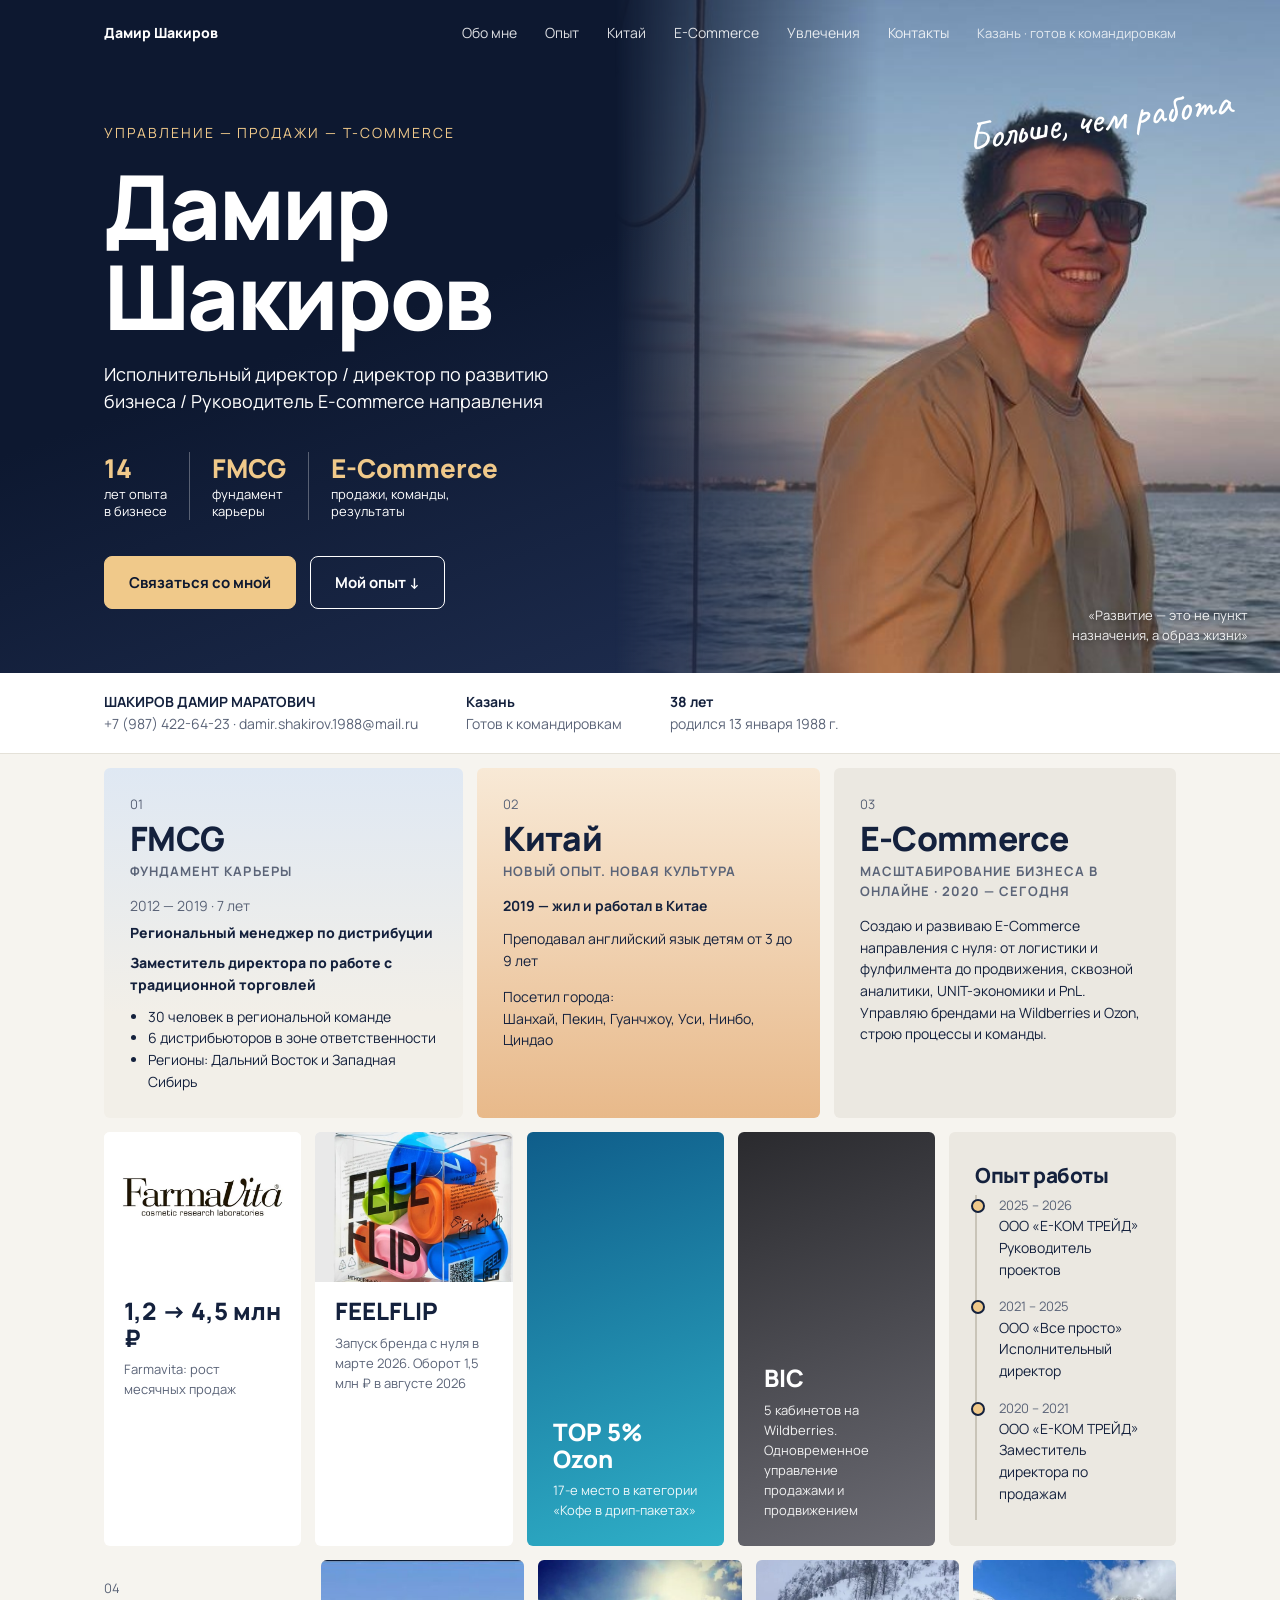
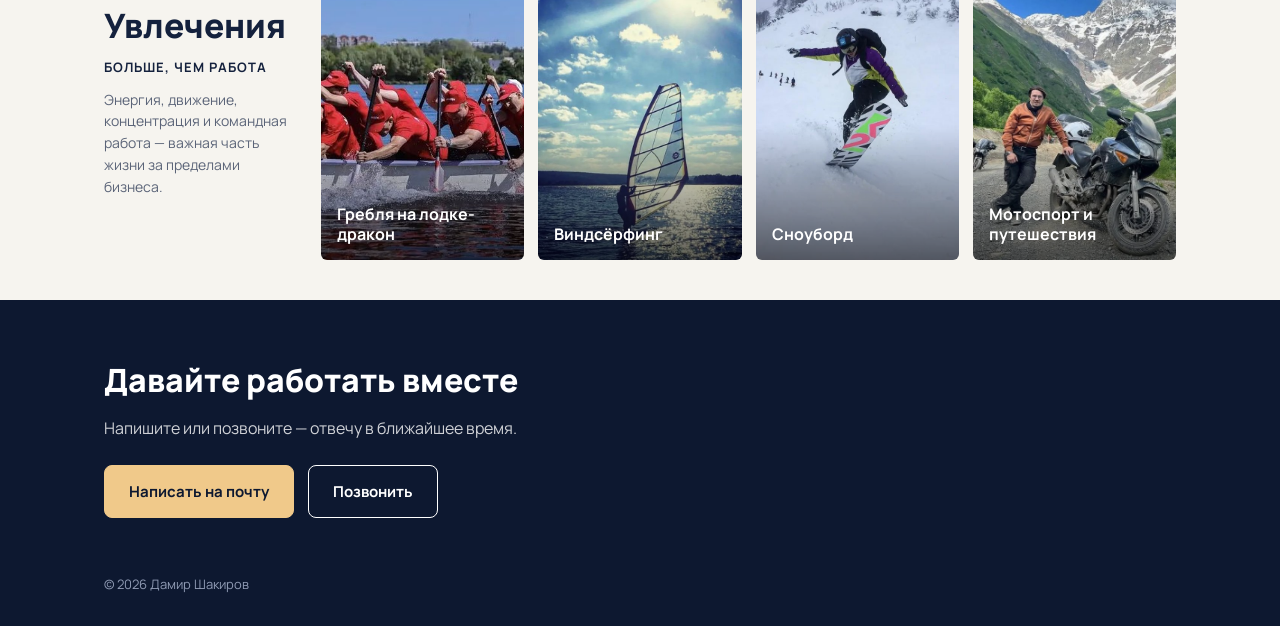
==== index.html @ 59c07786 "Add files via upload" ====
<!DOCTYPE html>
<html lang="ru">
<head>
<meta charset="UTF-8">
<meta name="viewport" content="width=device-width, initial-scale=1">
<title>Дамир Шакиров — управление, продажи, E-commerce</title>
<meta name="description" content="Дамир Шакиров: исполнительный директор, руководитель E-commerce направления. 14 лет опыта в FMCG и онлайн-продажах. Казань.">
<link rel="preconnect" href="https://fonts.googleapis.com">
<link rel="preconnect" href="https://fonts.gstatic.com" crossorigin>
<link href="https://fonts.googleapis.com/css2?family=Manrope:wght@400;500;700;800&family=Caveat:wght@500&display=swap" rel="stylesheet">
<style>
  :root { --navy:#0d1830; --sand:#f0c98a; --paper:#f6f4ef; --card:#ebe8e1; --ink:#14213d; --muted:#5b6478; }
  * { box-sizing:border-box; margin:0; }
  html { scroll-behavior:smooth; }
  body { background:var(--paper); color:var(--ink); font:16px/1.55 Manrope,system-ui,-apple-system,"Segoe UI",sans-serif; }
  a { color:inherit; }
  a:focus-visible,button:focus-visible { outline:3px solid var(--sand); outline-offset:3px; }
  .wrap { max-width:1120px; margin:0 auto; padding:0 24px; }

  /* 1. Главный блок */
  .hero { position:relative; min-height:640px; color:#fff; overflow:hidden; background:linear-gradient(160deg,#0d1830 40%,#24345a); }
  .hero .wrap { position:relative; z-index:1; }
  .hero-photo { position:absolute; top:0; right:0; bottom:0; width:52%; background:url(img/photo.jpg) center 12%/cover no-repeat;
    -webkit-mask-image:linear-gradient(to right,transparent,#000 40%); mask-image:linear-gradient(to right,transparent,#000 40%); }
  nav { display:flex; gap:28px; align-items:center; padding:22px 0; font-size:14px; }
  nav b { margin-right:auto; font-weight:800; }
  nav a { text-decoration:none; opacity:.85; } nav a:hover { opacity:1; }
  nav .city { font-size:13px; opacity:.8; }
  .hero-body { padding:56px 0 64px; max-width:640px; }
  .tag { color:var(--sand); letter-spacing:.14em; font-size:14px; text-transform:uppercase; }
  h1 { font-size:clamp(3rem,9vw,5.6rem); line-height:1; font-weight:800; letter-spacing:-.03em; margin:18px 0 20px; }
  .lead { font-size:18px; max-width:46ch; }
  .stats { display:flex; flex-wrap:wrap; gap:0; margin:36px 0; }
  .stats div { padding:0 22px; border-left:1px solid rgba(255,255,255,.3); font-size:13px; line-height:1.3; }
  .stats div:first-child { padding-left:0; border:0; }
  .stats strong { display:block; font-size:26px; font-weight:800; color:var(--sand); }
  .btns { display:flex; flex-wrap:wrap; gap:14px; }
  .btn { display:inline-block; padding:14px 24px; border-radius:8px; font-weight:700; font-size:15px; text-decoration:none; border:1.5px solid #fff; color:#fff; }
  .btn.main { background:var(--sand); border-color:var(--sand); color:var(--navy); }
  .btn:hover { transform:translateY(-2px); }
  .btn { transition:transform .15s; }
  .quote { z-index:1; text-shadow:0 1px 6px rgba(0,0,0,.6); position:absolute; right:32px; bottom:28px; max-width:230px; text-align:right; font-size:13px; opacity:.9; }
  .script { z-index:1; position:absolute; right:48px; top:15%; font:500 2.4rem/1 Caveat,cursive; transform:rotate(-8deg); color:#fff; }

  /* Полоса с данными */
  .facts { background:#fff; border-bottom:1px solid #e4e1d8; }
  .facts .wrap { display:flex; flex-wrap:wrap; gap:16px 48px; padding-top:18px; padding-bottom:18px; font-size:14px; }
  .facts b { display:block; }
  .facts span { color:var(--muted); }

  /* Карточки */
  .grid { display:grid; gap:14px; }
  .top { grid-template-columns:1.05fr 1fr 1fr; margin-top:14px; }
  .card { background:var(--card); border-radius:6px; padding:26px; position:relative; overflow:hidden; }
  .card .n { font-size:13px; color:var(--muted); }
  .card h2 { font-size:2.1rem; font-weight:800; letter-spacing:-.02em; line-height:1.1; margin:6px 0 4px; }
  .card h3 { font-size:13px; letter-spacing:.08em; text-transform:uppercase; color:var(--muted); margin-bottom:14px; font-weight:700; }
  .card ul { padding-left:18px; margin-top:10px; font-size:14px; }
  .card p { font-size:14px; }
  .years { color:var(--muted); font-size:14px; margin:14px 0 6px; }
  .role { font-weight:800; }
  .mountain { background:linear-gradient(180deg,#dfe8f3,#f2efe8 70%); }
  .china { background:linear-gradient(180deg,#f8e9d6,#e8b98a); }
  .cities { font-size:14px; margin-top:8px; }

  .mid { grid-template-columns:repeat(4,1fr) 1.15fr; margin-top:14px; }
  .brand { min-height:260px; display:flex; flex-direction:column; justify-content:flex-end; color:#fff; }
  .brand strong { font-size:1.5rem; font-weight:800; line-height:1.1; }
  .brand span { font-size:13px; opacity:.92; margin-top:8px; }
  .brand.pic { background:#fff; color:var(--ink); padding:0; justify-content:flex-start; }
  .brand.pic .im { height:150px; background:#e9e9e9; }
  .brand.pic .im img { display:block; width:100%; height:100%; object-fit:cover; object-position:center 30%; }
  .brand.pic .im.logo { background:#fff; }
  .brand.pic .im.logo img { object-fit:contain; padding:24px 16px; }
  .brand.pic .txt { padding:16px 20px 20px; display:flex; flex-direction:column; }
  .brand.pic span { color:var(--muted); opacity:1; }
  .b3 { background:linear-gradient(160deg,#0f5d8a,#2fb0c8); }
  .b4 { background:linear-gradient(160deg,#2a2a2e,#6b6b73); }
  .big { font-size:1.9rem; }
  .timeline { list-style:none; padding:0!important; margin:8px 0 0!important; }
  .timeline li { padding:0 0 16px 22px; border-left:2px solid #c9c4b8; position:relative; font-size:14px; }
  .timeline li::before { content:""; position:absolute; left:-6px; top:4px; width:10px; height:10px; border-radius:50%; background:var(--sand); border:2px solid var(--ink); }
  .timeline em { display:block; font-style:normal; color:var(--muted); font-size:13px; }

  /* Увлечения */
  .hobby { grid-template-columns:1fr repeat(4,1fr); margin:14px 0; align-items:stretch; }
  .hobby .intro { padding:18px 8px 0 0; }
  .hobby .intro .btn { color:var(--ink); border-color:var(--ink); margin-top:18px; }
  .tile { min-height:300px; border-radius:6px; display:flex; align-items:flex-end; padding:16px; color:#fff; font-weight:700; line-height:1.25;
    background:linear-gradient(transparent 55%,rgba(0,0,0,.6)), var(--img,none) var(--pos,center)/cover, var(--fb); }

  /* Контакты */
  .contacts { background:var(--navy); color:#fff; margin-top:40px; padding:56px 0; }
  .contacts h2 { font-size:2rem; font-weight:800; margin-bottom:10px; }
  .contacts p { opacity:.8; margin-bottom:24px; }
  footer { background:var(--navy); color:#8f9ab3; font-size:13px; padding:0 0 32px; }

  @media (max-width:900px) {
    .top,.mid,.hobby { grid-template-columns:1fr 1fr; }
    .hobby .intro { grid-column:1/-1; }
    nav a { display:none; }
    .script,.quote { display:none; }
    .hero-photo { width:100%; opacity:.4; -webkit-mask-image:none; mask-image:none; }
  }
  @media (max-width:560px) {
    .top,.mid,.hobby { grid-template-columns:1fr; }
    .stats div { padding:0 14px; }
  }
  @media (prefers-reduced-motion:reduce) { html { scroll-behavior:auto; } .btn { transition:none; } }
</style>
</head>
<body>

<!-- БЛОК 1: стартовая карточка. Ваше фото: img/photo.jpg -->
<header class="hero">
  <div class="hero-photo" role="img" aria-label="Дамир Шакиров"></div>
  <div class="wrap">
    <nav>
      <b>Дамир Шакиров</b>
      <a href="#about">Обо мне</a><a href="#fmcg">Опыт</a><a href="#china">Китай</a>
      <a href="#ecom">E-Commerce</a><a href="#hobby">Увлечения</a><a href="#contacts">Контакты</a>
      <span class="city">Казань · готов к командировкам</span>
    </nav>
    <div class="hero-body">
      <p class="tag">Управление — Продажи — T-Commerce</p>
      <h1>Дамир Шакиров</h1>
      <p class="lead">Исполнительный директор / директор по развитию бизнеса / Руководитель E-commerce направления</p>
      <div class="stats">
        <div><strong>14</strong>лет опыта<br>в бизнесе</div>
        <div><strong>FMCG</strong>фундамент<br>карьеры</div>
        <div><strong>E-Commerce</strong>продажи, команды,<br>результаты</div>
      </div>
      <div class="btns">
        <a class="btn main" href="#contacts">Связаться со мной</a>
        <a class="btn" href="#fmcg">Мой опыт ↓</a>
      </div>
    </div>
  </div>
  <span class="script">Больше, чем работа</span>
  <p class="quote">«Развитие — это не пункт назначения, а образ жизни»</p>
</header>

<section class="facts" id="about">
  <div class="wrap">
    <div><b>ШАКИРОВ ДАМИР МАРАТОВИЧ</b><span>+7 (987) 422-64-23 · damir.shakirov.1988@mail.ru</span></div>
    <div><b>Казань</b><span>Готов к командировкам</span></div>
    <div><b>38 лет</b><span>родился 13 января 1988 г.</span></div>
  </div>
</section>

<main class="wrap">
  <div class="grid top">
    <!-- БЛОК 2 -->
    <article class="card mountain" id="fmcg">
      <p class="n">01</p>
      <h2>FMCG</h2>
      <h3>Фундамент карьеры</h3>
      <p class="years">2012 — 2019 · 7 лет</p>
      <p class="role">Региональный менеджер по дистрибуции</p>
      <p class="role" style="margin-top:8px">Заместитель директора по работе с традиционной торговлей</p>
      <ul>
        <li>30 человек в региональной команде</li>
        <li>6 дистрибьюторов в зоне ответственности</li>
        <li>Регионы: Дальний Восток и Западная Сибирь</li>
      </ul>
    </article>
    <!-- БЛОК 3 -->
    <article class="card china" id="china">
      <p class="n">02</p>
      <h2>Китай</h2>
      <h3>Новый опыт. Новая культура</h3>
      <p><b>2019 — жил и работал в Китае</b></p>
      <p style="margin-top:12px">Преподавал английский язык детям от 3 до 9 лет</p>
      <p class="cities" style="margin-top:14px">Посетил города:<br>Шанхай, Пекин, Гуанчжоу, Уси, Нинбо, Циндао</p>
    </article>
    <!-- БЛОК 4 -->
    <article class="card" id="ecom">
      <p class="n">03</p>
      <h2>E-Commerce</h2>
      <h3>Масштабирование бизнеса в онлайне · 2020 — сегодня</h3>
      <p>Создаю и развиваю E-Commerce направления с нуля: от логистики и фулфилмента до продвижения, сквозной аналитики, UNIT-экономики и PnL. Управляю брендами на Wildberries и Ozon, строю процессы и команды.</p>
    </article>
  </div>

  <div class="grid mid">
    <div class="card brand pic"><div class="im logo"><img src="img/farmavita.png" alt="Логотип Farmavita" loading="lazy"></div><div class="txt"><strong>1,2 → 4,5 млн ₽</strong><span>Farmavita: рост месячных продаж</span></div></div>
    <div class="card brand pic"><div class="im"><img src="img/feelflip.jpg" alt="Упаковка FEELFLIP" loading="lazy"></div><div class="txt"><strong>FEELFLIP</strong><span>Запуск бренда с нуля в марте 2026. Оборот 1,5 млн ₽ в августе 2026</span></div></div>
    <div class="card brand b3"><strong class="big">TOP 5% Ozon</strong><span>17-е место в категории «Кофе в дрип-пакетах»</span></div>
    <div class="card brand b4"><strong class="big">BIC</strong><span>5 кабинетов на Wildberries. Одновременное управление продажами и продвижением</span></div>
    <div class="card">
      <h2 style="font-size:1.3rem">Опыт работы</h2>
      <ul class="timeline">
        <li><em>2025 – 2026</em>ООО «Е-КОМ ТРЕЙД»<br>Руководитель проектов</li>
        <li><em>2021 – 2025</em>ООО «Все просто»<br>Исполнительный директор</li>
        <li><em>2020 – 2021</em>ООО «Е-КОМ ТРЕЙД»<br>Заместитель директора по продажам</li>
      </ul>
    </div>
  </div>

  <!-- Увлечения. Фото лежат в папке img -->
  <section class="grid hobby" id="hobby">
    <div class="intro">
      <p class="n" style="color:var(--muted);font-size:13px">04</p>
      <h2 style="font-size:2.1rem;font-weight:800">Увлечения</h2>
      <h3 style="font-size:13px;letter-spacing:.08em;text-transform:uppercase;margin:6px 0 12px">Больше, чем работа</h3>
      <p style="font-size:14px;color:var(--muted)">Энергия, движение, концентрация и командная работа — важная часть жизни за пределами бизнеса.</p>
    </div>
    <div class="tile" style="--pos:45% center;--img:url(img/rowing.jpg);--fb:linear-gradient(160deg,#a02a2a,#e56a5a)">Гребля на лодке-дракон</div>
    <div class="tile" style="--pos:55% center;--img:url(img/windsurf.jpg);--fb:linear-gradient(160deg,#1c6fa8,#f0c98a)">Виндсёрфинг</div>
    <div class="tile" style="--pos:50% 35%;--img:url(img/snowboard.jpg);--fb:linear-gradient(160deg,#5b7fa8,#dfe8f3)">Сноуборд</div>
    <div class="tile" style="--pos:20% center;--img:url(img/moto.jpg);--fb:linear-gradient(160deg,#3d4a3a,#c9784a)">Мотоспорт и путешествия</div>
  </section>
</main>

<section class="contacts" id="contacts">
  <div class="wrap">
    <h2>Давайте работать вместе</h2>
    <p>Напишите или позвоните — отвечу в ближайшее время.</p>
    <div class="btns">
      <a class="btn main" href="mailto:damir.shakirov.1988@mail.ru">Написать на почту</a>
      <a class="btn" href="tel:+79874226423">Позвонить</a>
    </div>
  </div>
</section>
<footer><div class="wrap">© 2026 Дамир Шакиров</div></footer>

</body>
</html>
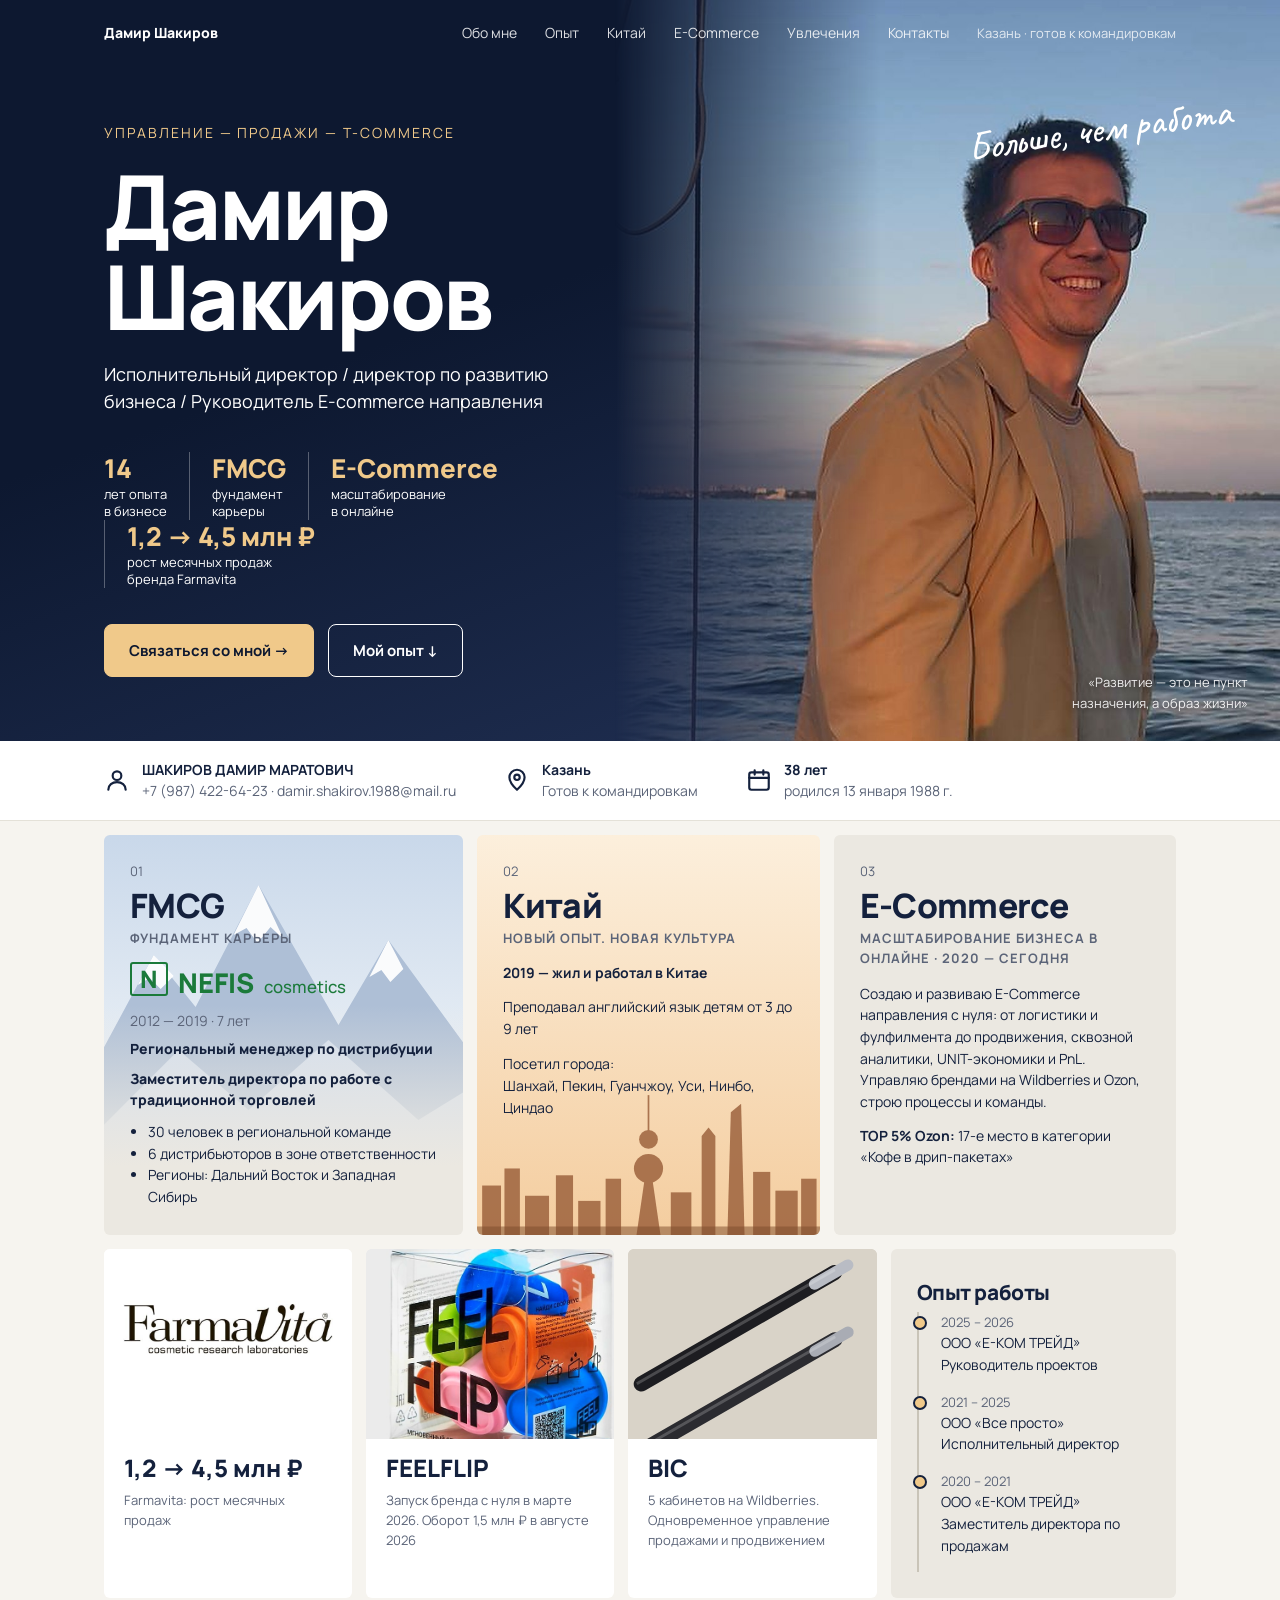
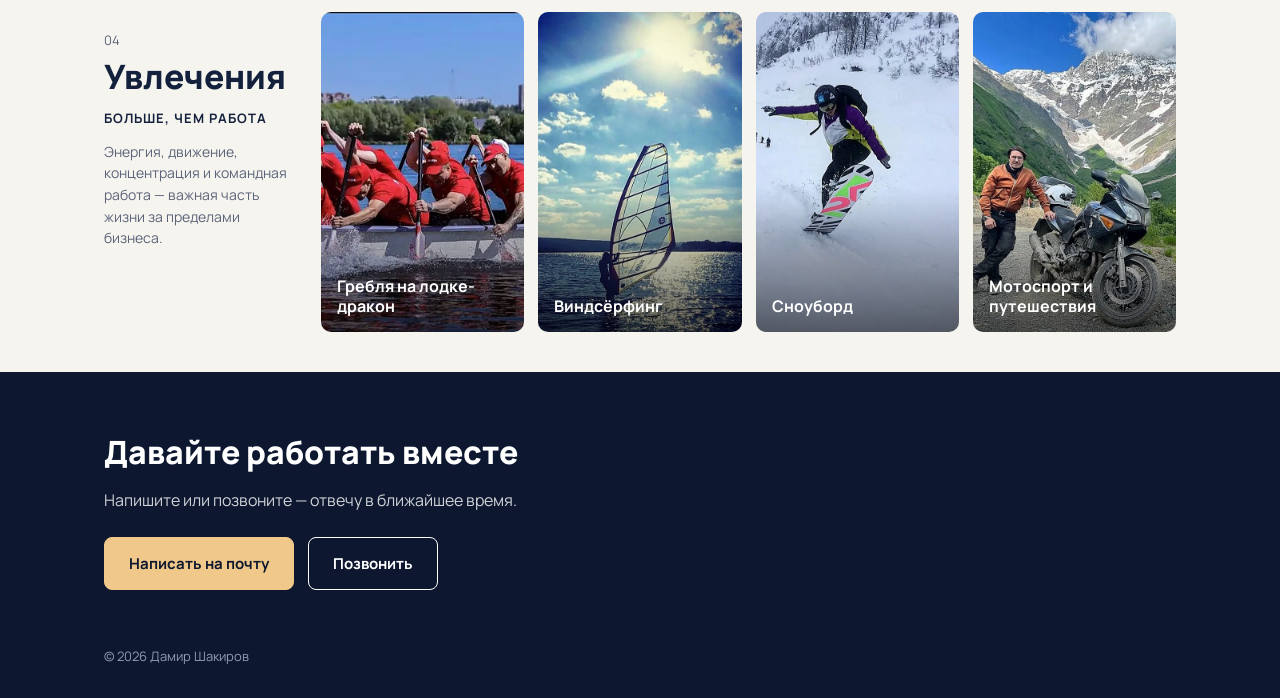
==== commit e4453dd9: "Add files via upload" ====
--- a/index.html
+++ b/index.html
@@ -46,6 +46,8 @@
   .facts { background:#fff; border-bottom:1px solid #e4e1d8; }
   .facts .wrap { display:flex; flex-wrap:wrap; gap:16px 48px; padding-top:18px; padding-bottom:18px; font-size:14px; }
   .facts b { display:block; }
+  .facts .f { display:flex; gap:12px; align-items:center; }
+  .ico { width:26px; height:26px; flex:none; }
   .facts span { color:var(--muted); }
 
   /* Карточки */
@@ -59,18 +61,24 @@
   .card p { font-size:14px; }
   .years { color:var(--muted); font-size:14px; margin:14px 0 6px; }
   .role { font-weight:800; }
-  .mountain { background:linear-gradient(180deg,#dfe8f3,#f2efe8 70%); }
-  .china { background:linear-gradient(180deg,#f8e9d6,#e8b98a); }
+  .top .card { min-height:400px; }
+  .mountain { background:url(img/mountains.svg) center/cover no-repeat,#e6edf5; }
+  .china { background:url(img/skyline.svg) center bottom/100% auto no-repeat,linear-gradient(180deg,#fcefdc,#f4cd9f); }
+  .co { display:flex; align-items:flex-end; gap:10px; margin:2px 0 8px; color:#1b7a3a; }
+  .co i { font-style:normal; font-weight:800; font-size:1.5rem; line-height:1.25; padding:0 8px; border:2px solid #1b7a3a; border-radius:3px; align-self:center; }
+  .co b { font-size:1.7rem; font-weight:800; line-height:1; }
+  .co em { font-style:normal; font-weight:500; font-size:1.05rem; line-height:1.1; }
   .cities { font-size:14px; margin-top:8px; }
 
-  .mid { grid-template-columns:repeat(4,1fr) 1.15fr; margin-top:14px; }
+  .mid { grid-template-columns:repeat(3,1fr) 1.15fr; margin-top:14px; }
   .brand { min-height:260px; display:flex; flex-direction:column; justify-content:flex-end; color:#fff; }
   .brand strong { font-size:1.5rem; font-weight:800; line-height:1.1; }
   .brand span { font-size:13px; opacity:.92; margin-top:8px; }
   .brand.pic { background:#fff; color:var(--ink); padding:0; justify-content:flex-start; }
-  .brand.pic .im { height:150px; background:#e9e9e9; }
+  .brand.pic .im { height:190px; background:#e9e9e9; }
   .brand.pic .im img { display:block; width:100%; height:100%; object-fit:cover; object-position:center 30%; }
   .brand.pic .im.logo { background:#fff; }
+  .brand.pic .im.pens { background:url(img/pens.svg) center/cover,#d9d3c8; }
   .brand.pic .im.logo img { object-fit:contain; padding:24px 16px; }
   .brand.pic .txt { padding:16px 20px 20px; display:flex; flex-direction:column; }
   .brand.pic span { color:var(--muted); opacity:1; }
@@ -86,7 +94,7 @@
   .hobby { grid-template-columns:1fr repeat(4,1fr); margin:14px 0; align-items:stretch; }
   .hobby .intro { padding:18px 8px 0 0; }
   .hobby .intro .btn { color:var(--ink); border-color:var(--ink); margin-top:18px; }
-  .tile { min-height:300px; border-radius:6px; display:flex; align-items:flex-end; padding:16px; color:#fff; font-weight:700; line-height:1.25;
+  .tile { min-height:320px; border-radius:10px; display:flex; align-items:flex-end; padding:16px; color:#fff; font-weight:700; line-height:1.25;
     background:linear-gradient(transparent 55%,rgba(0,0,0,.6)), var(--img,none) var(--pos,center)/cover, var(--fb); }
 
   /* Контакты */
@@ -128,10 +136,11 @@
       <div class="stats">
         <div><strong>14</strong>лет опыта<br>в бизнесе</div>
         <div><strong>FMCG</strong>фундамент<br>карьеры</div>
-        <div><strong>E-Commerce</strong>продажи, команды,<br>результаты</div>
+        <div><strong>E-Commerce</strong>масштабирование<br>в онлайне</div>
+        <div><strong>1,2 → 4,5 млн ₽</strong>рост месячных продаж<br>бренда Farmavita</div>
       </div>
       <div class="btns">
-        <a class="btn main" href="#contacts">Связаться со мной</a>
+        <a class="btn main" href="#contacts">Связаться со мной →</a>
         <a class="btn" href="#fmcg">Мой опыт ↓</a>
       </div>
     </div>
@@ -142,9 +151,9 @@
 
 <section class="facts" id="about">
   <div class="wrap">
-    <div><b>ШАКИРОВ ДАМИР МАРАТОВИЧ</b><span>+7 (987) 422-64-23 · damir.shakirov.1988@mail.ru</span></div>
-    <div><b>Казань</b><span>Готов к командировкам</span></div>
-    <div><b>38 лет</b><span>родился 13 января 1988 г.</span></div>
+    <div class="f"><svg class="ico" viewBox="0 0 24 24" fill="none" stroke="currentColor" stroke-width="2" stroke-linecap="round" stroke-linejoin="round" aria-hidden="true"><circle cx="12" cy="8" r="4"/><path d="M4 21c0-4.4 3.6-7 8-7s8 2.6 8 7"/></svg><p><b>ШАКИРОВ ДАМИР МАРАТОВИЧ</b><span>+7 (987) 422-64-23 · damir.shakirov.1988@mail.ru</span></p></div>
+    <div class="f"><svg class="ico" viewBox="0 0 24 24" fill="none" stroke="currentColor" stroke-width="2" stroke-linecap="round" stroke-linejoin="round" aria-hidden="true"><path d="M12 21s7-6.2 7-11.5A7 7 0 0 0 5 9.5C5 14.8 12 21 12 21z"/><circle cx="12" cy="9.5" r="2.5"/></svg><p><b>Казань</b><span>Готов к командировкам</span></p></div>
+    <div class="f"><svg class="ico" viewBox="0 0 24 24" fill="none" stroke="currentColor" stroke-width="2" stroke-linecap="round" stroke-linejoin="round" aria-hidden="true"><rect x="3" y="5" width="18" height="16" rx="2"/><path d="M3 10h18M8 3v4M16 3v4"/></svg><p><b>38 лет</b><span>родился 13 января 1988 г.</span></p></div>
   </div>
 </section>
 
@@ -155,6 +164,7 @@
       <p class="n">01</p>
       <h2>FMCG</h2>
       <h3>Фундамент карьеры</h3>
+      <div class="co" role="img" aria-label="Nefis Cosmetics"><i>N</i><b>NEFIS</b><em>cosmetics</em></div>
       <p class="years">2012 — 2019 · 7 лет</p>
       <p class="role">Региональный менеджер по дистрибуции</p>
       <p class="role" style="margin-top:8px">Заместитель директора по работе с традиционной торговлей</p>
@@ -179,14 +189,14 @@
       <h2>E-Commerce</h2>
       <h3>Масштабирование бизнеса в онлайне · 2020 — сегодня</h3>
       <p>Создаю и развиваю E-Commerce направления с нуля: от логистики и фулфилмента до продвижения, сквозной аналитики, UNIT-экономики и PnL. Управляю брендами на Wildberries и Ozon, строю процессы и команды.</p>
+      <p style="margin-top:12px"><b>TOP 5% Ozon:</b> 17-е место в категории «Кофе в дрип-пакетах»</p>
     </article>
   </div>
 
   <div class="grid mid">
     <div class="card brand pic"><div class="im logo"><img src="img/farmavita.png" alt="Логотип Farmavita" loading="lazy"></div><div class="txt"><strong>1,2 → 4,5 млн ₽</strong><span>Farmavita: рост месячных продаж</span></div></div>
     <div class="card brand pic"><div class="im"><img src="img/feelflip.jpg" alt="Упаковка FEELFLIP" loading="lazy"></div><div class="txt"><strong>FEELFLIP</strong><span>Запуск бренда с нуля в марте 2026. Оборот 1,5 млн ₽ в августе 2026</span></div></div>
-    <div class="card brand b3"><strong class="big">TOP 5% Ozon</strong><span>17-е место в категории «Кофе в дрип-пакетах»</span></div>
-    <div class="card brand b4"><strong class="big">BIC</strong><span>5 кабинетов на Wildberries. Одновременное управление продажами и продвижением</span></div>
+    <div class="card brand pic"><div class="im pens" role="img" aria-label="Ручки BIC"></div><div class="txt"><strong>BIC</strong><span>5 кабинетов на Wildberries. Одновременное управление продажами и продвижением</span></div></div>
     <div class="card">
       <h2 style="font-size:1.3rem">Опыт работы</h2>
       <ul class="timeline">
@@ -205,10 +215,10 @@
       <h3 style="font-size:13px;letter-spacing:.08em;text-transform:uppercase;margin:6px 0 12px">Больше, чем работа</h3>
       <p style="font-size:14px;color:var(--muted)">Энергия, движение, концентрация и командная работа — важная часть жизни за пределами бизнеса.</p>
     </div>
-    <div class="tile" style="--pos:45% center;--img:url(img/rowing.jpg);--fb:linear-gradient(160deg,#a02a2a,#e56a5a)">Гребля на лодке-дракон</div>
-    <div class="tile" style="--pos:55% center;--img:url(img/windsurf.jpg);--fb:linear-gradient(160deg,#1c6fa8,#f0c98a)">Виндсёрфинг</div>
-    <div class="tile" style="--pos:50% 35%;--img:url(img/snowboard.jpg);--fb:linear-gradient(160deg,#5b7fa8,#dfe8f3)">Сноуборд</div>
-    <div class="tile" style="--pos:20% center;--img:url(img/moto.jpg);--fb:linear-gradient(160deg,#3d4a3a,#c9784a)">Мотоспорт и путешествия</div>
+    <div class="tile" style="--pos:center;--img:url(img/rowing.jpg);--fb:linear-gradient(160deg,#a02a2a,#e56a5a)">Гребля на лодке-дракон</div>
+    <div class="tile" style="--pos:center;--img:url(img/windsurf.jpg);--fb:linear-gradient(160deg,#1c6fa8,#f0c98a)">Виндсёрфинг</div>
+    <div class="tile" style="--pos:center;--img:url(img/snowboard.jpg);--fb:linear-gradient(160deg,#5b7fa8,#dfe8f3)">Сноуборд</div>
+    <div class="tile" style="--pos:center;--img:url(img/moto.jpg);--fb:linear-gradient(160deg,#3d4a3a,#c9784a)">Мотоспорт и путешествия</div>
   </section>
 </main>
 
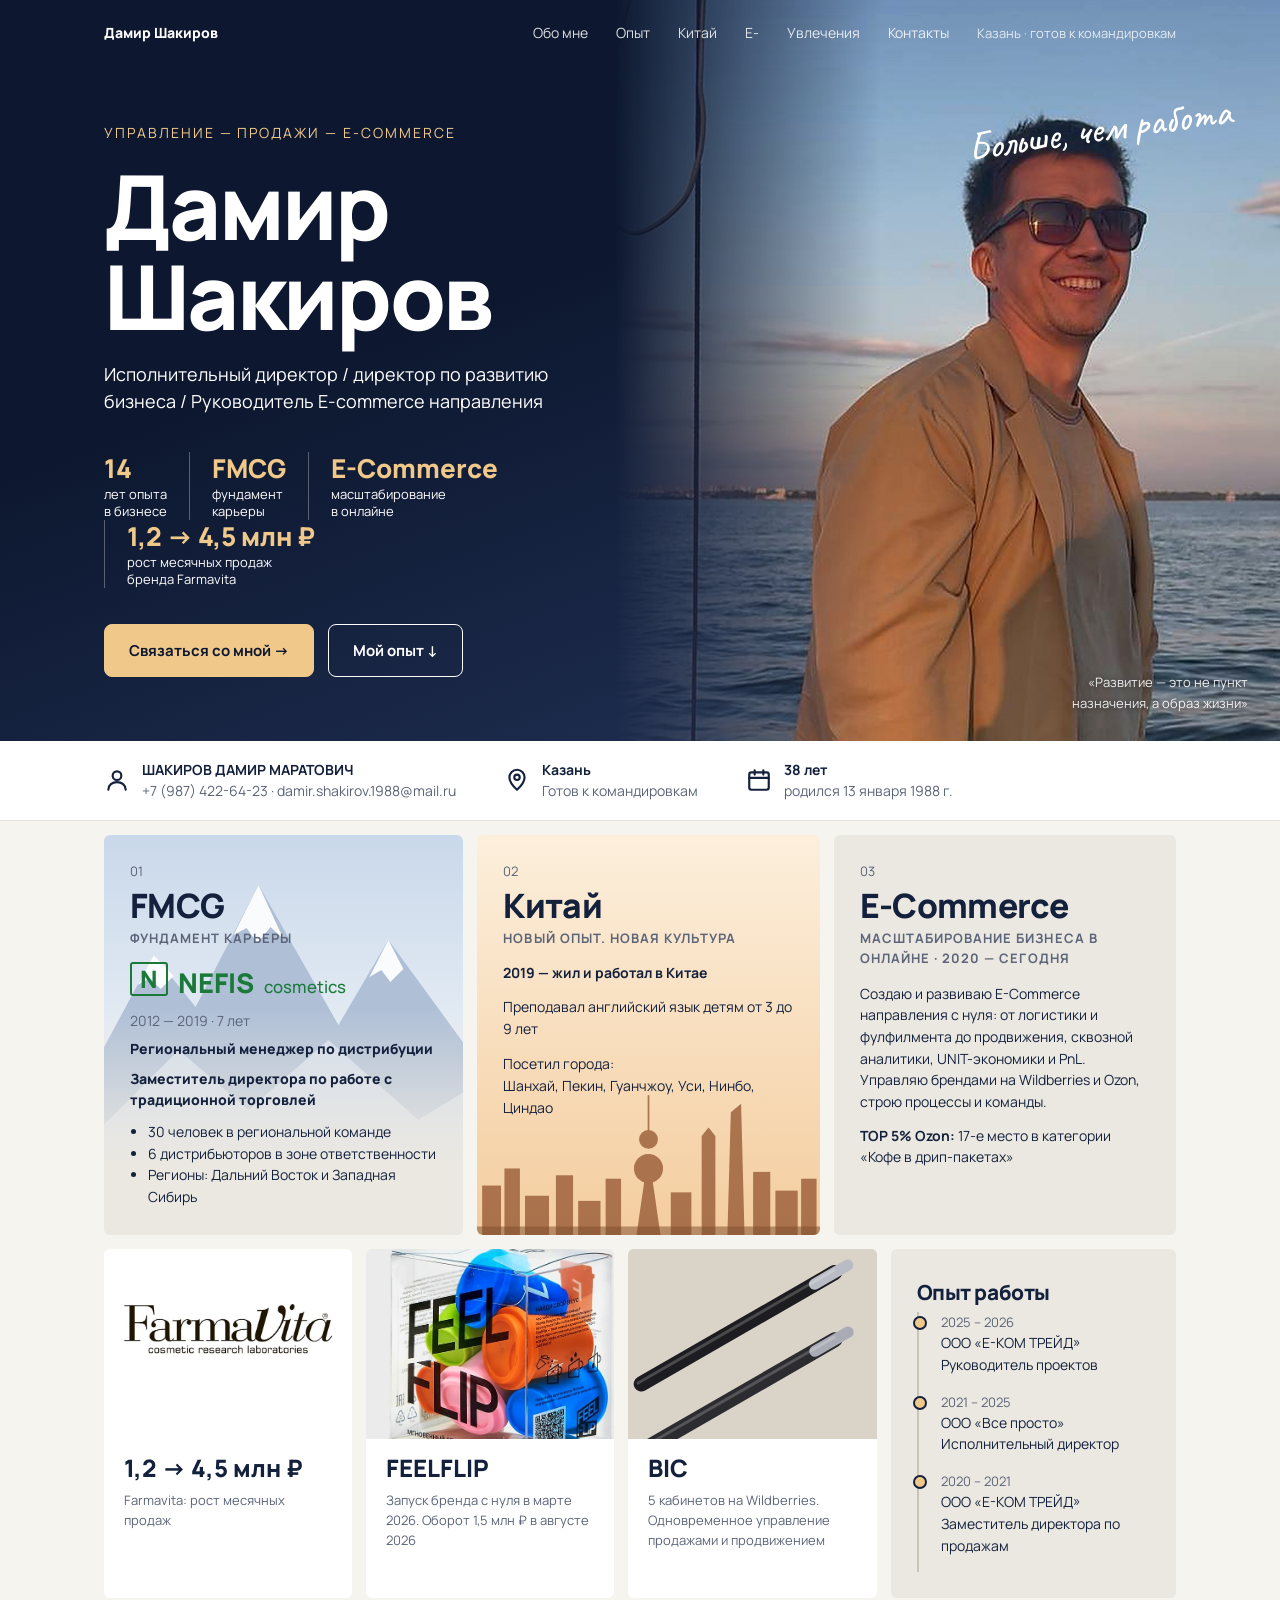
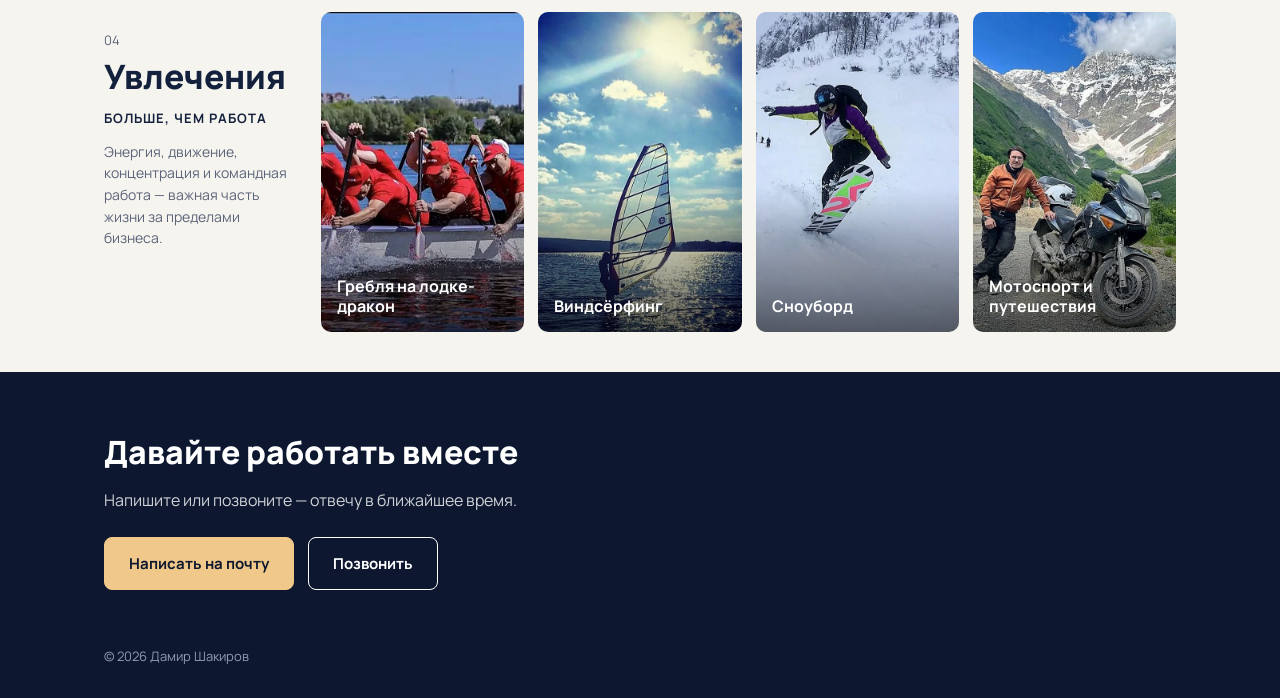
==== commit 44a2e405: "Update index.html" ====
--- a/index.html
+++ b/index.html
@@ -126,11 +126,11 @@
     <nav>
       <b>Дамир Шакиров</b>
       <a href="#about">Обо мне</a><a href="#fmcg">Опыт</a><a href="#china">Китай</a>
-      <a href="#ecom">E-Commerce</a><a href="#hobby">Увлечения</a><a href="#contacts">Контакты</a>
+      <a href="#ecom">E-</a><a href="#hobby">Увлечения</a><a href="#contacts">Контакты</a>
       <span class="city">Казань · готов к командировкам</span>
     </nav>
     <div class="hero-body">
-      <p class="tag">Управление — Продажи — T-Commerce</p>
+      <p class="tag">Управление — Продажи — E-Commerce</p>
       <h1>Дамир Шакиров</h1>
       <p class="lead">Исполнительный директор / директор по развитию бизнеса / Руководитель E-commerce направления</p>
       <div class="stats">
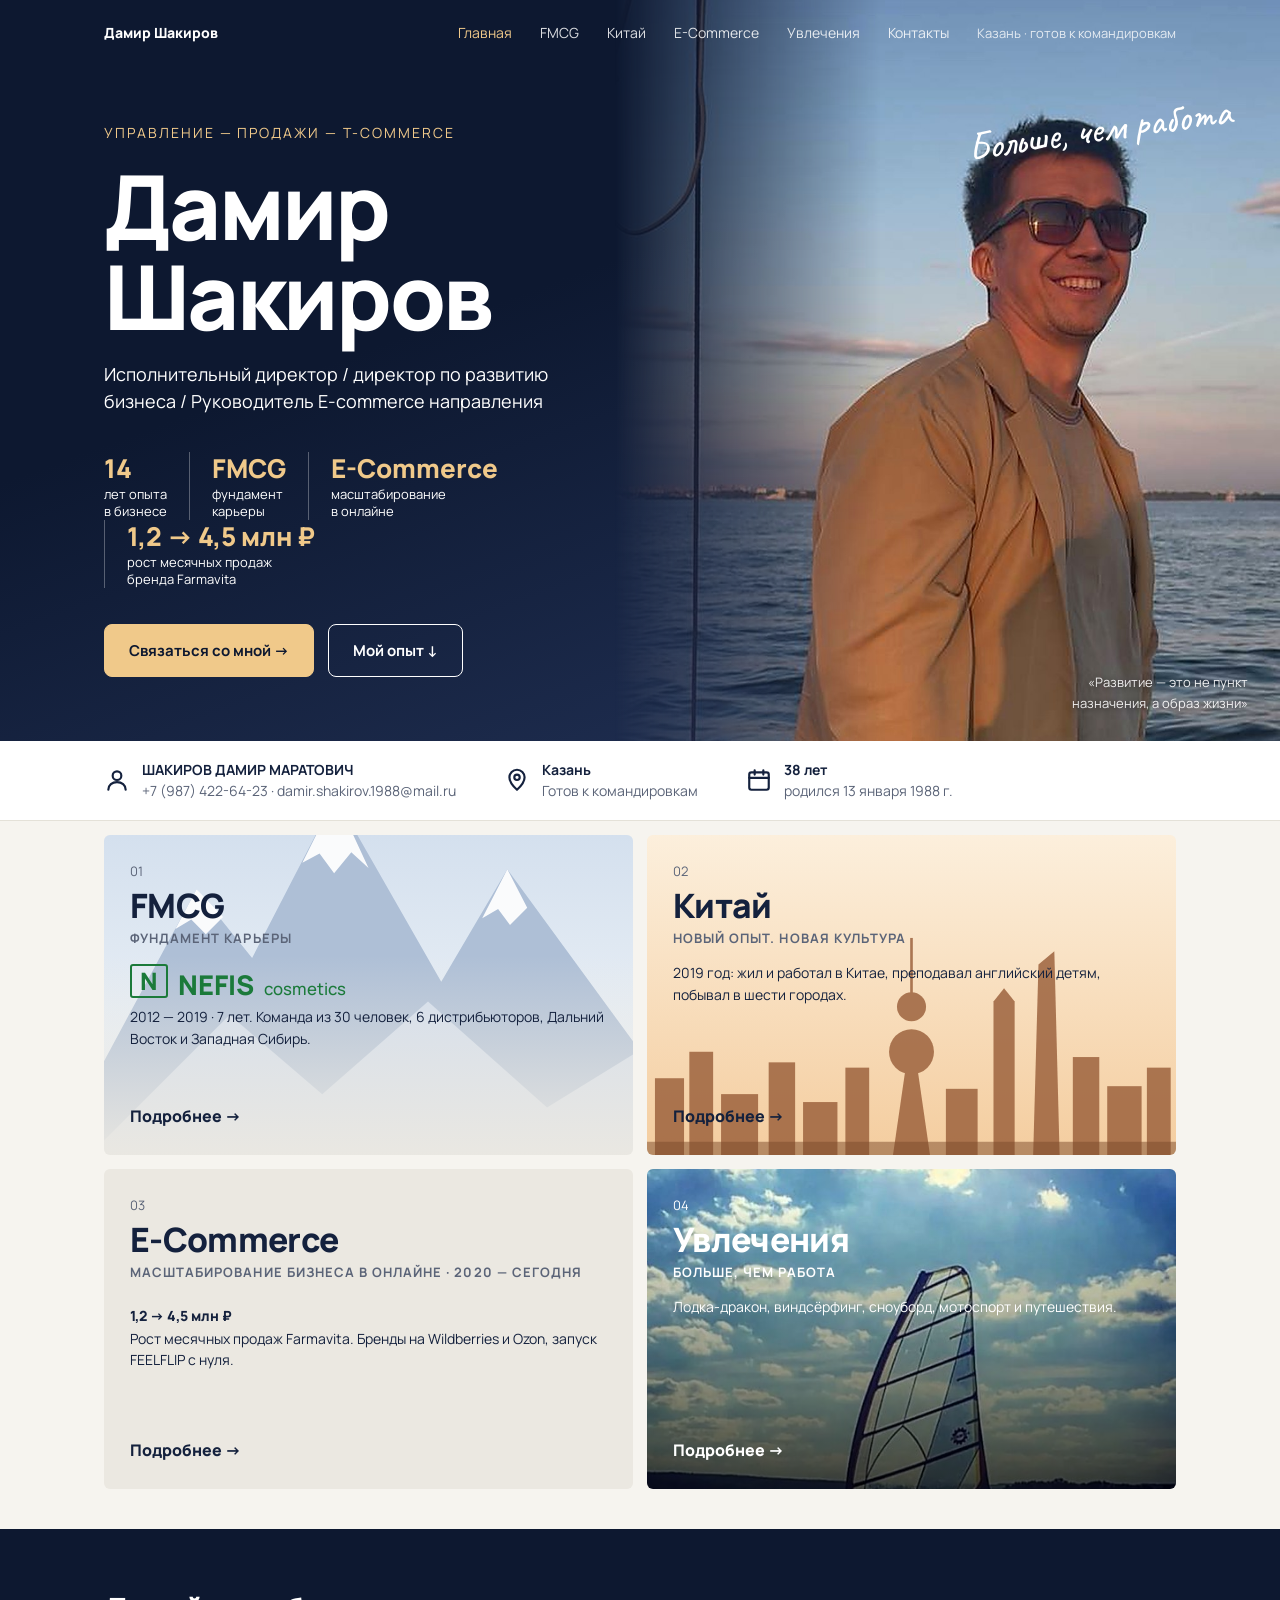
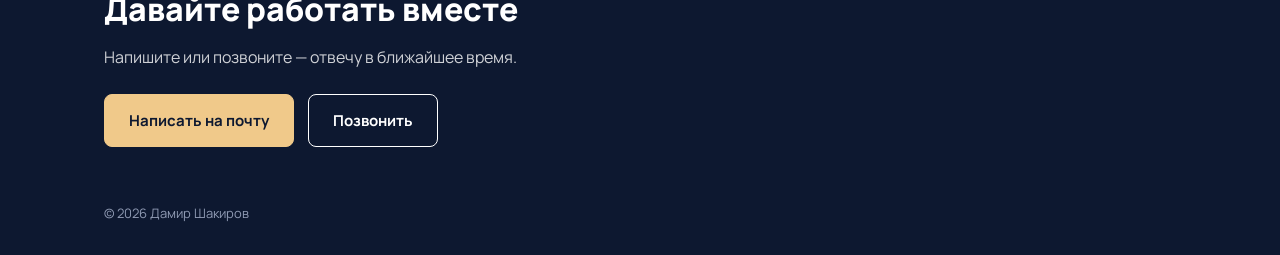
==== commit 583d1e6b: "Add files via upload" ====
--- a/index.html
+++ b/index.html
@@ -3,134 +3,22 @@
 <head>
 <meta charset="UTF-8">
 <meta name="viewport" content="width=device-width, initial-scale=1">
-<title>Дамир Шакиров — управление, продажи, E-commerce</title>
-<meta name="description" content="Дамир Шакиров: исполнительный директор, руководитель E-commerce направления. 14 лет опыта в FMCG и онлайн-продажах. Казань.">
 <link rel="preconnect" href="https://fonts.googleapis.com">
 <link rel="preconnect" href="https://fonts.gstatic.com" crossorigin>
 <link href="https://fonts.googleapis.com/css2?family=Manrope:wght@400;500;700;800&family=Caveat:wght@500&display=swap" rel="stylesheet">
-<style>
-  :root { --navy:#0d1830; --sand:#f0c98a; --paper:#f6f4ef; --card:#ebe8e1; --ink:#14213d; --muted:#5b6478; }
-  * { box-sizing:border-box; margin:0; }
-  html { scroll-behavior:smooth; }
-  body { background:var(--paper); color:var(--ink); font:16px/1.55 Manrope,system-ui,-apple-system,"Segoe UI",sans-serif; }
-  a { color:inherit; }
-  a:focus-visible,button:focus-visible { outline:3px solid var(--sand); outline-offset:3px; }
-  .wrap { max-width:1120px; margin:0 auto; padding:0 24px; }
-
-  /* 1. Главный блок */
-  .hero { position:relative; min-height:640px; color:#fff; overflow:hidden; background:linear-gradient(160deg,#0d1830 40%,#24345a); }
-  .hero .wrap { position:relative; z-index:1; }
-  .hero-photo { position:absolute; top:0; right:0; bottom:0; width:52%; background:url(img/photo.jpg) center 12%/cover no-repeat;
-    -webkit-mask-image:linear-gradient(to right,transparent,#000 40%); mask-image:linear-gradient(to right,transparent,#000 40%); }
-  nav { display:flex; gap:28px; align-items:center; padding:22px 0; font-size:14px; }
-  nav b { margin-right:auto; font-weight:800; }
-  nav a { text-decoration:none; opacity:.85; } nav a:hover { opacity:1; }
-  nav .city { font-size:13px; opacity:.8; }
-  .hero-body { padding:56px 0 64px; max-width:640px; }
-  .tag { color:var(--sand); letter-spacing:.14em; font-size:14px; text-transform:uppercase; }
-  h1 { font-size:clamp(3rem,9vw,5.6rem); line-height:1; font-weight:800; letter-spacing:-.03em; margin:18px 0 20px; }
-  .lead { font-size:18px; max-width:46ch; }
-  .stats { display:flex; flex-wrap:wrap; gap:0; margin:36px 0; }
-  .stats div { padding:0 22px; border-left:1px solid rgba(255,255,255,.3); font-size:13px; line-height:1.3; }
-  .stats div:first-child { padding-left:0; border:0; }
-  .stats strong { display:block; font-size:26px; font-weight:800; color:var(--sand); }
-  .btns { display:flex; flex-wrap:wrap; gap:14px; }
-  .btn { display:inline-block; padding:14px 24px; border-radius:8px; font-weight:700; font-size:15px; text-decoration:none; border:1.5px solid #fff; color:#fff; }
-  .btn.main { background:var(--sand); border-color:var(--sand); color:var(--navy); }
-  .btn:hover { transform:translateY(-2px); }
-  .btn { transition:transform .15s; }
-  .quote { z-index:1; text-shadow:0 1px 6px rgba(0,0,0,.6); position:absolute; right:32px; bottom:28px; max-width:230px; text-align:right; font-size:13px; opacity:.9; }
-  .script { z-index:1; position:absolute; right:48px; top:15%; font:500 2.4rem/1 Caveat,cursive; transform:rotate(-8deg); color:#fff; }
-
-  /* Полоса с данными */
-  .facts { background:#fff; border-bottom:1px solid #e4e1d8; }
-  .facts .wrap { display:flex; flex-wrap:wrap; gap:16px 48px; padding-top:18px; padding-bottom:18px; font-size:14px; }
-  .facts b { display:block; }
-  .facts .f { display:flex; gap:12px; align-items:center; }
-  .ico { width:26px; height:26px; flex:none; }
-  .facts span { color:var(--muted); }
-
-  /* Карточки */
-  .grid { display:grid; gap:14px; }
-  .top { grid-template-columns:1.05fr 1fr 1fr; margin-top:14px; }
-  .card { background:var(--card); border-radius:6px; padding:26px; position:relative; overflow:hidden; }
-  .card .n { font-size:13px; color:var(--muted); }
-  .card h2 { font-size:2.1rem; font-weight:800; letter-spacing:-.02em; line-height:1.1; margin:6px 0 4px; }
-  .card h3 { font-size:13px; letter-spacing:.08em; text-transform:uppercase; color:var(--muted); margin-bottom:14px; font-weight:700; }
-  .card ul { padding-left:18px; margin-top:10px; font-size:14px; }
-  .card p { font-size:14px; }
-  .years { color:var(--muted); font-size:14px; margin:14px 0 6px; }
-  .role { font-weight:800; }
-  .top .card { min-height:400px; }
-  .mountain { background:url(img/mountains.svg) center/cover no-repeat,#e6edf5; }
-  .china { background:url(img/skyline.svg) center bottom/100% auto no-repeat,linear-gradient(180deg,#fcefdc,#f4cd9f); }
-  .co { display:flex; align-items:flex-end; gap:10px; margin:2px 0 8px; color:#1b7a3a; }
-  .co i { font-style:normal; font-weight:800; font-size:1.5rem; line-height:1.25; padding:0 8px; border:2px solid #1b7a3a; border-radius:3px; align-self:center; }
-  .co b { font-size:1.7rem; font-weight:800; line-height:1; }
-  .co em { font-style:normal; font-weight:500; font-size:1.05rem; line-height:1.1; }
-  .cities { font-size:14px; margin-top:8px; }
-
-  .mid { grid-template-columns:repeat(3,1fr) 1.15fr; margin-top:14px; }
-  .brand { min-height:260px; display:flex; flex-direction:column; justify-content:flex-end; color:#fff; }
-  .brand strong { font-size:1.5rem; font-weight:800; line-height:1.1; }
-  .brand span { font-size:13px; opacity:.92; margin-top:8px; }
-  .brand.pic { background:#fff; color:var(--ink); padding:0; justify-content:flex-start; }
-  .brand.pic .im { height:190px; background:#e9e9e9; }
-  .brand.pic .im img { display:block; width:100%; height:100%; object-fit:cover; object-position:center 30%; }
-  .brand.pic .im.logo { background:#fff; }
-  .brand.pic .im.pens { background:url(img/pens.svg) center/cover,#d9d3c8; }
-  .brand.pic .im.logo img { object-fit:contain; padding:24px 16px; }
-  .brand.pic .txt { padding:16px 20px 20px; display:flex; flex-direction:column; }
-  .brand.pic span { color:var(--muted); opacity:1; }
-  .b3 { background:linear-gradient(160deg,#0f5d8a,#2fb0c8); }
-  .b4 { background:linear-gradient(160deg,#2a2a2e,#6b6b73); }
-  .big { font-size:1.9rem; }
-  .timeline { list-style:none; padding:0!important; margin:8px 0 0!important; }
-  .timeline li { padding:0 0 16px 22px; border-left:2px solid #c9c4b8; position:relative; font-size:14px; }
-  .timeline li::before { content:""; position:absolute; left:-6px; top:4px; width:10px; height:10px; border-radius:50%; background:var(--sand); border:2px solid var(--ink); }
-  .timeline em { display:block; font-style:normal; color:var(--muted); font-size:13px; }
-
-  /* Увлечения */
-  .hobby { grid-template-columns:1fr repeat(4,1fr); margin:14px 0; align-items:stretch; }
-  .hobby .intro { padding:18px 8px 0 0; }
-  .hobby .intro .btn { color:var(--ink); border-color:var(--ink); margin-top:18px; }
-  .tile { min-height:320px; border-radius:10px; display:flex; align-items:flex-end; padding:16px; color:#fff; font-weight:700; line-height:1.25;
-    background:linear-gradient(transparent 55%,rgba(0,0,0,.6)), var(--img,none) var(--pos,center)/cover, var(--fb); }
-
-  /* Контакты */
-  .contacts { background:var(--navy); color:#fff; margin-top:40px; padding:56px 0; }
-  .contacts h2 { font-size:2rem; font-weight:800; margin-bottom:10px; }
-  .contacts p { opacity:.8; margin-bottom:24px; }
-  footer { background:var(--navy); color:#8f9ab3; font-size:13px; padding:0 0 32px; }
-
-  @media (max-width:900px) {
-    .top,.mid,.hobby { grid-template-columns:1fr 1fr; }
-    .hobby .intro { grid-column:1/-1; }
-    nav a { display:none; }
-    .script,.quote { display:none; }
-    .hero-photo { width:100%; opacity:.4; -webkit-mask-image:none; mask-image:none; }
-  }
-  @media (max-width:560px) {
-    .top,.mid,.hobby { grid-template-columns:1fr; }
-    .stats div { padding:0 14px; }
-  }
-  @media (prefers-reduced-motion:reduce) { html { scroll-behavior:auto; } .btn { transition:none; } }
-</style>
+<title>Дамир Шакиров — управление, продажи, E-commerce</title>
+<link rel="stylesheet" href="style.css">
 </head>
 <body>
+
 
 <!-- БЛОК 1: стартовая карточка. Ваше фото: img/photo.jpg -->
 <header class="hero">
   <div class="hero-photo" role="img" aria-label="Дамир Шакиров"></div>
   <div class="wrap">
-    <nav>
-      <b>Дамир Шакиров</b>
-      <a href="#about">Обо мне</a><a href="#fmcg">Опыт</a><a href="#china">Китай</a>
-      <a href="#ecom">E-</a><a href="#hobby">Увлечения</a><a href="#contacts">Контакты</a>
-      <span class="city">Казань · готов к командировкам</span>
-    </nav>
+    <nav><b><a href="index.html">Дамир Шакиров</a></b><a href="index.html" aria-current="page">Главная</a><a href="fmcg.html">FMCG</a><a href="china.html">Китай</a><a href="ecommerce.html">E-Commerce</a><a href="hobbies.html">Увлечения</a><a href="index.html#contacts">Контакты</a><span class="city">Казань · готов к командировкам</span></nav>
     <div class="hero-body">
-      <p class="tag">Управление — Продажи — E-Commerce</p>
+      <p class="tag">Управление — Продажи — T-Commerce</p>
       <h1>Дамир Шакиров</h1>
       <p class="lead">Исполнительный директор / директор по развитию бизнеса / Руководитель E-commerce направления</p>
       <div class="stats">
@@ -141,7 +29,7 @@
       </div>
       <div class="btns">
         <a class="btn main" href="#contacts">Связаться со мной →</a>
-        <a class="btn" href="#fmcg">Мой опыт ↓</a>
+        <a class="btn" href="fmcg.html">Мой опыт ↓</a>
       </div>
     </div>
   </div>
@@ -157,70 +45,12 @@
   </div>
 </section>
 
-<main class="wrap">
-  <div class="grid top">
-    <!-- БЛОК 2 -->
-    <article class="card mountain" id="fmcg">
-      <p class="n">01</p>
-      <h2>FMCG</h2>
-      <h3>Фундамент карьеры</h3>
-      <div class="co" role="img" aria-label="Nefis Cosmetics"><i>N</i><b>NEFIS</b><em>cosmetics</em></div>
-      <p class="years">2012 — 2019 · 7 лет</p>
-      <p class="role">Региональный менеджер по дистрибуции</p>
-      <p class="role" style="margin-top:8px">Заместитель директора по работе с традиционной торговлей</p>
-      <ul>
-        <li>30 человек в региональной команде</li>
-        <li>6 дистрибьюторов в зоне ответственности</li>
-        <li>Регионы: Дальний Восток и Западная Сибирь</li>
-      </ul>
-    </article>
-    <!-- БЛОК 3 -->
-    <article class="card china" id="china">
-      <p class="n">02</p>
-      <h2>Китай</h2>
-      <h3>Новый опыт. Новая культура</h3>
-      <p><b>2019 — жил и работал в Китае</b></p>
-      <p style="margin-top:12px">Преподавал английский язык детям от 3 до 9 лет</p>
-      <p class="cities" style="margin-top:14px">Посетил города:<br>Шанхай, Пекин, Гуанчжоу, Уси, Нинбо, Циндао</p>
-    </article>
-    <!-- БЛОК 4 -->
-    <article class="card" id="ecom">
-      <p class="n">03</p>
-      <h2>E-Commerce</h2>
-      <h3>Масштабирование бизнеса в онлайне · 2020 — сегодня</h3>
-      <p>Создаю и развиваю E-Commerce направления с нуля: от логистики и фулфилмента до продвижения, сквозной аналитики, UNIT-экономики и PnL. Управляю брендами на Wildberries и Ozon, строю процессы и команды.</p>
-      <p style="margin-top:12px"><b>TOP 5% Ozon:</b> 17-е место в категории «Кофе в дрип-пакетах»</p>
-    </article>
-  </div>
-
-  <div class="grid mid">
-    <div class="card brand pic"><div class="im logo"><img src="img/farmavita.png" alt="Логотип Farmavita" loading="lazy"></div><div class="txt"><strong>1,2 → 4,5 млн ₽</strong><span>Farmavita: рост месячных продаж</span></div></div>
-    <div class="card brand pic"><div class="im"><img src="img/feelflip.jpg" alt="Упаковка FEELFLIP" loading="lazy"></div><div class="txt"><strong>FEELFLIP</strong><span>Запуск бренда с нуля в марте 2026. Оборот 1,5 млн ₽ в августе 2026</span></div></div>
-    <div class="card brand pic"><div class="im pens" role="img" aria-label="Ручки BIC"></div><div class="txt"><strong>BIC</strong><span>5 кабинетов на Wildberries. Одновременное управление продажами и продвижением</span></div></div>
-    <div class="card">
-      <h2 style="font-size:1.3rem">Опыт работы</h2>
-      <ul class="timeline">
-        <li><em>2025 – 2026</em>ООО «Е-КОМ ТРЕЙД»<br>Руководитель проектов</li>
-        <li><em>2021 – 2025</em>ООО «Все просто»<br>Исполнительный директор</li>
-        <li><em>2020 – 2021</em>ООО «Е-КОМ ТРЕЙД»<br>Заместитель директора по продажам</li>
-      </ul>
-    </div>
-  </div>
-
-  <!-- Увлечения. Фото лежат в папке img -->
-  <section class="grid hobby" id="hobby">
-    <div class="intro">
-      <p class="n" style="color:var(--muted);font-size:13px">04</p>
-      <h2 style="font-size:2.1rem;font-weight:800">Увлечения</h2>
-      <h3 style="font-size:13px;letter-spacing:.08em;text-transform:uppercase;margin:6px 0 12px">Больше, чем работа</h3>
-      <p style="font-size:14px;color:var(--muted)">Энергия, движение, концентрация и командная работа — важная часть жизни за пределами бизнеса.</p>
-    </div>
-    <div class="tile" style="--pos:center;--img:url(img/rowing.jpg);--fb:linear-gradient(160deg,#a02a2a,#e56a5a)">Гребля на лодке-дракон</div>
-    <div class="tile" style="--pos:center;--img:url(img/windsurf.jpg);--fb:linear-gradient(160deg,#1c6fa8,#f0c98a)">Виндсёрфинг</div>
-    <div class="tile" style="--pos:center;--img:url(img/snowboard.jpg);--fb:linear-gradient(160deg,#5b7fa8,#dfe8f3)">Сноуборд</div>
-    <div class="tile" style="--pos:center;--img:url(img/moto.jpg);--fb:linear-gradient(160deg,#3d4a3a,#c9784a)">Мотоспорт и путешествия</div>
-  </section>
-</main>
+<main class="wrap"><div class="grid hub">
+<a class="card hub-card mountain" href="fmcg.html"><p class="n">01</p><h2>FMCG</h2><h3>Фундамент карьеры</h3><div class="co" role="img" aria-label="Nefis Cosmetics"><i>N</i><b>NEFIS</b><em>cosmetics</em></div><p>2012 — 2019 · 7 лет. Команда из 30 человек, 6 дистрибьюторов, Дальний Восток и Западная Сибирь.</p><span class="more">Подробнее →</span></a>
+<a class="card hub-card china" href="china.html"><p class="n">02</p><h2>Китай</h2><h3>Новый опыт. Новая культура</h3><p>2019 год: жил и работал в Китае, преподавал английский детям, побывал в шести городах.</p><span class="more">Подробнее →</span></a>
+<a class="card hub-card" href="ecommerce.html"><p class="n">03</p><h2>E-Commerce</h2><h3>Масштабирование бизнеса в онлайне · 2020 — сегодня</h3><p class="bignum">1,2 → 4,5 млн ₽</p><p>Рост месячных продаж Farmavita. Бренды на Wildberries и Ozon, запуск FEELFLIP с нуля.</p><span class="more">Подробнее →</span></a>
+<a class="card hub-card hobby-card" href="hobbies.html" style="--img:url(img/windsurf.jpg)"><p class="n">04</p><h2>Увлечения</h2><h3>Больше, чем работа</h3><p>Лодка-дракон, виндсёрфинг, сноуборд, мотоспорт и путешествия.</p><span class="more">Подробнее →</span></a>
+</div></main>
 
 <section class="contacts" id="contacts">
   <div class="wrap">
@@ -234,5 +64,6 @@
 </section>
 <footer><div class="wrap">© 2026 Дамир Шакиров</div></footer>
 
+
 </body>
 </html>
--- a/style.css
+++ b/style.css
@@ -0,0 +1,134 @@
+  :root { --navy:#0d1830; --sand:#f0c98a; --paper:#f6f4ef; --card:#ebe8e1; --ink:#14213d; --muted:#5b6478; }
+  * { box-sizing:border-box; margin:0; }
+  html { scroll-behavior:smooth; }
+  body { background:var(--paper); color:var(--ink); font:16px/1.55 Manrope,system-ui,-apple-system,"Segoe UI",sans-serif; }
+  a { color:inherit; }
+  a:focus-visible,button:focus-visible { outline:3px solid var(--sand); outline-offset:3px; }
+  .wrap { max-width:1120px; margin:0 auto; padding:0 24px; }
+
+  /* 1. Главный блок */
+  .hero { position:relative; min-height:640px; color:#fff; overflow:hidden; background:linear-gradient(160deg,#0d1830 40%,#24345a); }
+  .hero .wrap { position:relative; z-index:1; }
+  .hero-photo { position:absolute; top:0; right:0; bottom:0; width:52%; background:url(img/photo.jpg) center 12%/cover no-repeat;
+    -webkit-mask-image:linear-gradient(to right,transparent,#000 40%); mask-image:linear-gradient(to right,transparent,#000 40%); }
+  nav { display:flex; gap:28px; align-items:center; padding:22px 0; font-size:14px; }
+  nav b { margin-right:auto; font-weight:800; }
+  nav a { text-decoration:none; opacity:.85; } nav a:hover { opacity:1; }
+  nav .city { font-size:13px; opacity:.8; }
+  .hero-body { padding:56px 0 64px; max-width:640px; }
+  .tag { color:var(--sand); letter-spacing:.14em; font-size:14px; text-transform:uppercase; }
+  h1 { font-size:clamp(3rem,9vw,5.6rem); line-height:1; font-weight:800; letter-spacing:-.03em; margin:18px 0 20px; }
+  .lead { font-size:18px; max-width:46ch; }
+  .stats { display:flex; flex-wrap:wrap; gap:0; margin:36px 0; }
+  .stats div { padding:0 22px; border-left:1px solid rgba(255,255,255,.3); font-size:13px; line-height:1.3; }
+  .stats div:first-child { padding-left:0; border:0; }
+  .stats strong { display:block; font-size:26px; font-weight:800; color:var(--sand); }
+  .btns { display:flex; flex-wrap:wrap; gap:14px; }
+  .btn { display:inline-block; padding:14px 24px; border-radius:8px; font-weight:700; font-size:15px; text-decoration:none; border:1.5px solid #fff; color:#fff; }
+  .btn.main { background:var(--sand); border-color:var(--sand); color:var(--navy); }
+  .btn:hover { transform:translateY(-2px); }
+  .btn { transition:transform .15s; }
+  .quote { z-index:1; text-shadow:0 1px 6px rgba(0,0,0,.6); position:absolute; right:32px; bottom:28px; max-width:230px; text-align:right; font-size:13px; opacity:.9; }
+  .script { z-index:1; position:absolute; right:48px; top:15%; font:500 2.4rem/1 Caveat,cursive; transform:rotate(-8deg); color:#fff; }
+
+  /* Полоса с данными */
+  .facts { background:#fff; border-bottom:1px solid #e4e1d8; }
+  .facts .wrap { display:flex; flex-wrap:wrap; gap:16px 48px; padding-top:18px; padding-bottom:18px; font-size:14px; }
+  .facts b { display:block; }
+  .facts .f { display:flex; gap:12px; align-items:center; }
+  .ico { width:26px; height:26px; flex:none; }
+  .facts span { color:var(--muted); }
+
+  /* Карточки */
+  .grid { display:grid; gap:14px; }
+  .top { grid-template-columns:1.05fr 1fr 1fr; margin-top:14px; }
+  .card { background:var(--card); border-radius:6px; padding:26px; position:relative; overflow:hidden; }
+  .card .n { font-size:13px; color:var(--muted); }
+  .card h2 { font-size:2.1rem; font-weight:800; letter-spacing:-.02em; line-height:1.1; margin:6px 0 4px; }
+  .card h3 { font-size:13px; letter-spacing:.08em; text-transform:uppercase; color:var(--muted); margin-bottom:14px; font-weight:700; }
+  .card ul { padding-left:18px; margin-top:10px; font-size:14px; }
+  .card p { font-size:14px; }
+  .years { color:var(--muted); font-size:14px; margin:14px 0 6px; }
+  .role { font-weight:800; }
+  .top .card { min-height:400px; }
+  .mountain { background:url(img/mountains.svg) center/cover no-repeat,#e6edf5; }
+  .china { background:url(img/skyline.svg) center bottom/100% auto no-repeat,linear-gradient(180deg,#fcefdc,#f4cd9f); }
+  .co { display:flex; align-items:flex-end; gap:10px; margin:2px 0 8px; color:#1b7a3a; }
+  .co i { font-style:normal; font-weight:800; font-size:1.5rem; line-height:1.25; padding:0 8px; border:2px solid #1b7a3a; border-radius:3px; align-self:center; }
+  .co b { font-size:1.7rem; font-weight:800; line-height:1; }
+  .co em { font-style:normal; font-weight:500; font-size:1.05rem; line-height:1.1; }
+  .cities { font-size:14px; margin-top:8px; }
+
+  .mid { grid-template-columns:repeat(3,1fr) 1.15fr; margin-top:14px; }
+  .brand { min-height:260px; display:flex; flex-direction:column; justify-content:flex-end; color:#fff; }
+  .brand strong { font-size:1.5rem; font-weight:800; line-height:1.1; }
+  .brand span { font-size:13px; opacity:.92; margin-top:8px; }
+  .brand.pic { background:#fff; color:var(--ink); padding:0; justify-content:flex-start; }
+  .brand.pic .im { height:190px; background:#e9e9e9; }
+  .brand.pic .im img { display:block; width:100%; height:100%; object-fit:cover; object-position:center 30%; }
+  .brand.pic .im.logo { background:#fff; }
+  .brand.pic .im.pens { background:url(img/pens.svg) center/cover,#d9d3c8; }
+  .brand.pic .im.logo img { object-fit:contain; padding:24px 16px; }
+  .brand.pic .txt { padding:16px 20px 20px; display:flex; flex-direction:column; }
+  .brand.pic span { color:var(--muted); opacity:1; }
+  .b3 { background:linear-gradient(160deg,#0f5d8a,#2fb0c8); }
+  .b4 { background:linear-gradient(160deg,#2a2a2e,#6b6b73); }
+  .big { font-size:1.9rem; }
+  .timeline { list-style:none; padding:0!important; margin:8px 0 0!important; }
+  .timeline li { padding:0 0 16px 22px; border-left:2px solid #c9c4b8; position:relative; font-size:14px; }
+  .timeline li::before { content:""; position:absolute; left:-6px; top:4px; width:10px; height:10px; border-radius:50%; background:var(--sand); border:2px solid var(--ink); }
+  .timeline em { display:block; font-style:normal; color:var(--muted); font-size:13px; }
+
+  /* Увлечения */
+  .hobby { grid-template-columns:1fr repeat(4,1fr); margin:14px 0; align-items:stretch; }
+  .hobby .intro { padding:18px 8px 0 0; }
+  .hobby .intro .btn { color:var(--ink); border-color:var(--ink); margin-top:18px; }
+  .tile { min-height:320px; border-radius:10px; display:flex; align-items:flex-end; padding:16px; color:#fff; font-weight:700; line-height:1.25;
+    background:linear-gradient(transparent 55%,rgba(0,0,0,.6)), var(--img,none) var(--pos,center)/cover, var(--fb); }
+
+  /* Контакты */
+  .contacts { background:var(--navy); color:#fff; margin-top:40px; padding:56px 0; }
+  .contacts h2 { font-size:2rem; font-weight:800; margin-bottom:10px; }
+  .contacts p { opacity:.8; margin-bottom:24px; }
+  footer { background:var(--navy); color:#8f9ab3; font-size:13px; padding:0 0 32px; }
+
+  @media (max-width:900px) {
+    .top,.mid,.hobby { grid-template-columns:1fr 1fr; }
+    .hobby .intro { grid-column:1/-1; }
+    nav { flex-wrap:wrap; gap:8px 18px; } nav .city { display:none; }
+    .script,.quote { display:none; }
+    .hero-photo { width:100%; opacity:.4; -webkit-mask-image:none; mask-image:none; }
+  }
+  @media (max-width:560px) {
+    .top,.mid,.hobby { grid-template-columns:1fr; }
+    .stats div { padding:0 14px; }
+  }
+  @media (prefers-reduced-motion:reduce) { html { scroll-behavior:auto; } .btn { transition:none; } }
+
+  /* ===== многостраничная версия ===== */
+  nav b a { opacity:1; }
+  nav a[aria-current] { color:var(--sand); opacity:1; }
+  .page-head { background:linear-gradient(160deg,#0d1830 40%,#24345a); color:#fff; padding-bottom:56px; }
+  .page-head h1 { font-size:clamp(2.4rem,7vw,4.4rem); margin:14px 0 18px; display:block; background:none; }
+  .page-head .co { color:#7fdc9c; } .page-head .co i { border-color:#7fdc9c; }
+  .sec { margin-top:48px; } .sec > h2 { font-size:1.6rem; font-weight:800; margin-bottom:16px; }
+  .g2 { grid-template-columns:1fr 1fr; } .g3 { grid-template-columns:repeat(3,1fr); }
+  .nums { grid-template-columns:repeat(3,1fr); margin-top:40px; }
+  .nums strong { display:block; font-size:2.8rem; font-weight:800; line-height:1.1; color:var(--navy); }
+  .intro-text { font-size:18px; max-width:62ch; margin-top:40px; }
+  .chips { display:flex; flex-wrap:wrap; gap:10px; list-style:none; padding:0!important; margin:0!important; }
+  .chips li { padding:6px 16px; border:2px solid var(--ink); border-radius:999px; font-weight:700; font-size:14px; }
+  .tile.big { min-height:420px; font-size:1.3rem; }
+  .tile.city { min-height:210px; flex-direction:column; align-items:flex-start; justify-content:flex-end; }
+  .tile.city small { font-weight:500; opacity:.85; font-size:1rem; }
+  .hub { grid-template-columns:1fr 1fr; margin-top:14px; }
+  .hub-card { display:flex; flex-direction:column; text-decoration:none; min-height:320px; transition:transform .15s; }
+  .hub-card:hover { transform:translateY(-3px); }
+  .more { margin-top:auto; padding-top:16px; font-weight:800; }
+  .hobby-card { color:#fff; justify-content:flex-end; background:linear-gradient(transparent 10%,rgba(0,0,0,.7)),var(--img) center/cover,#2a4a6a; }
+  .hobby-card h3,.hobby-card .n { color:#fff; }
+  .bignum { font-size:2.6rem; font-weight:800; line-height:1.1; margin:12px 0 4px; }
+  .pager { display:flex; justify-content:space-between; gap:16px; margin:56px auto 0; max-width:1120px; padding:0 24px; font-weight:800; }
+  .pager a { text-decoration:none; }
+  @media (max-width:700px) { .g2,.g3,.nums,.hub { grid-template-columns:1fr; } .pager { flex-direction:column; } }
+  @media (prefers-reduced-motion:reduce) { .hub-card { transition:none; } }
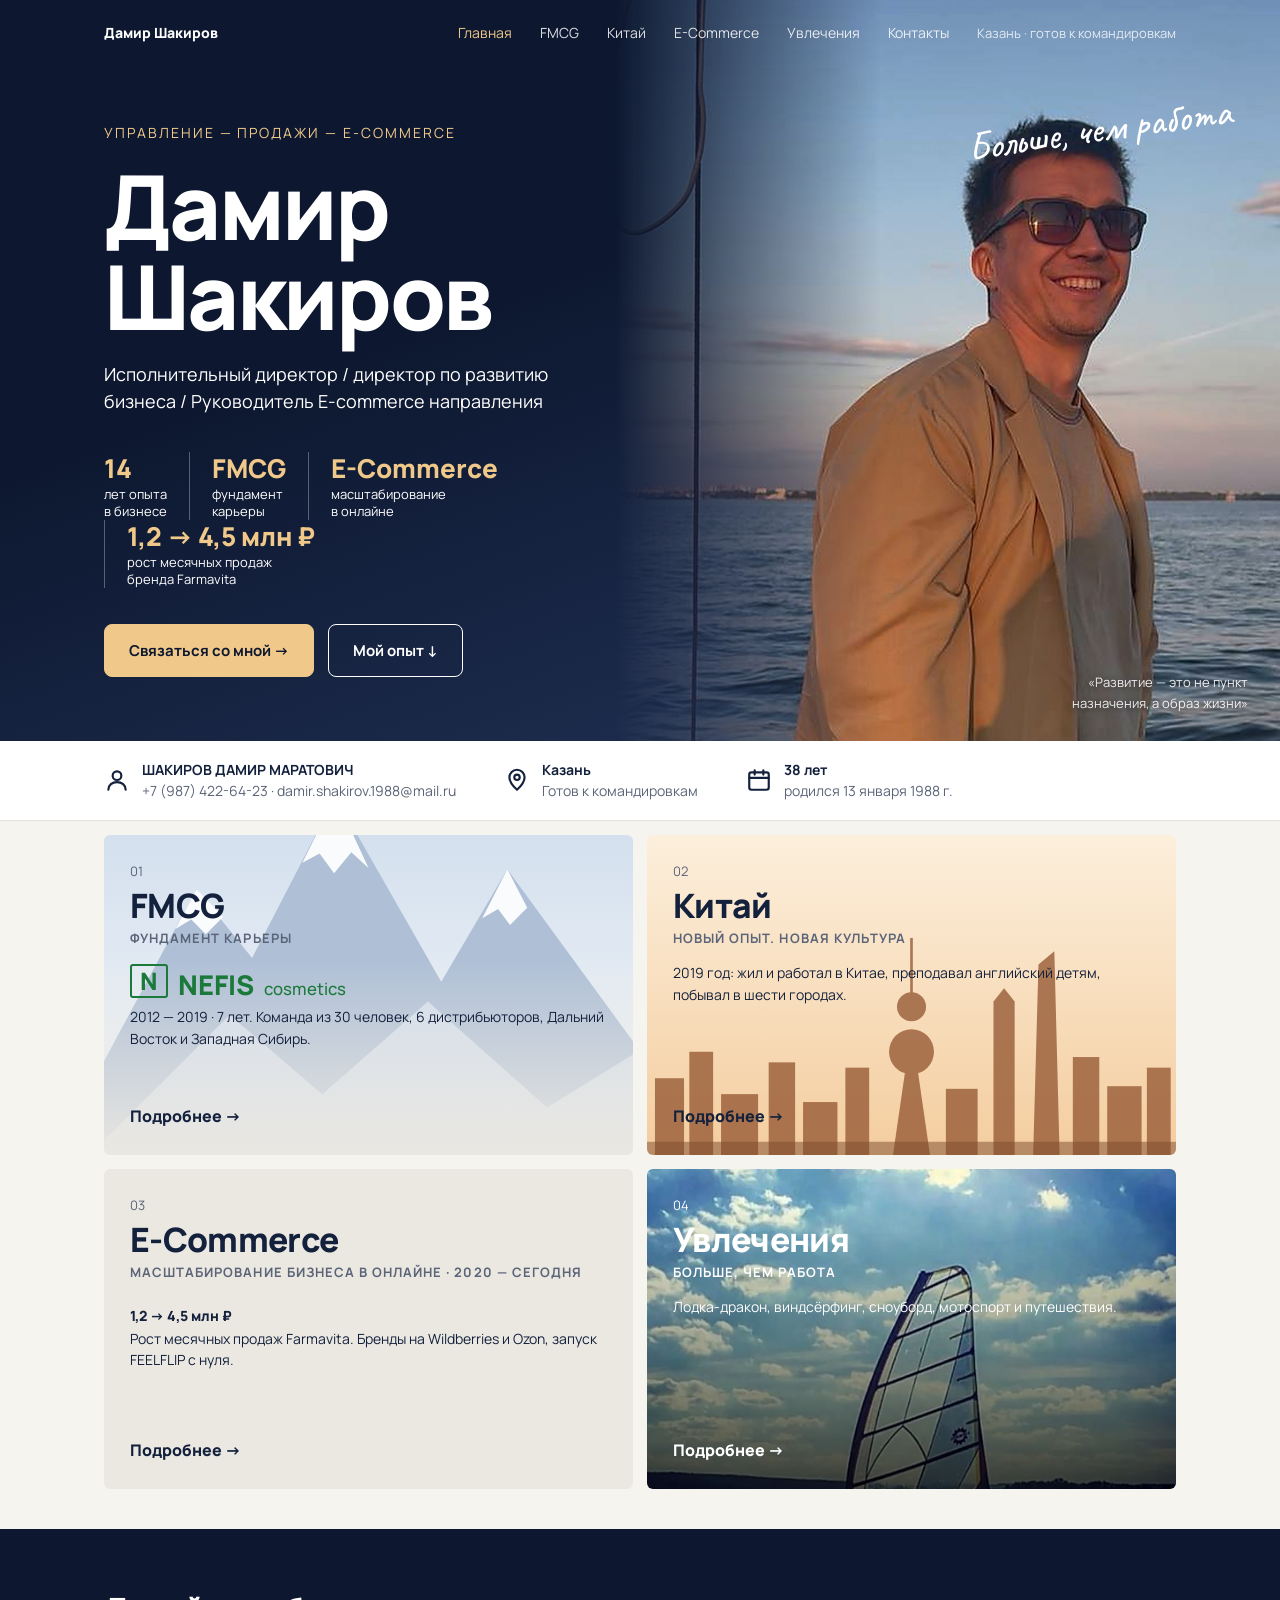
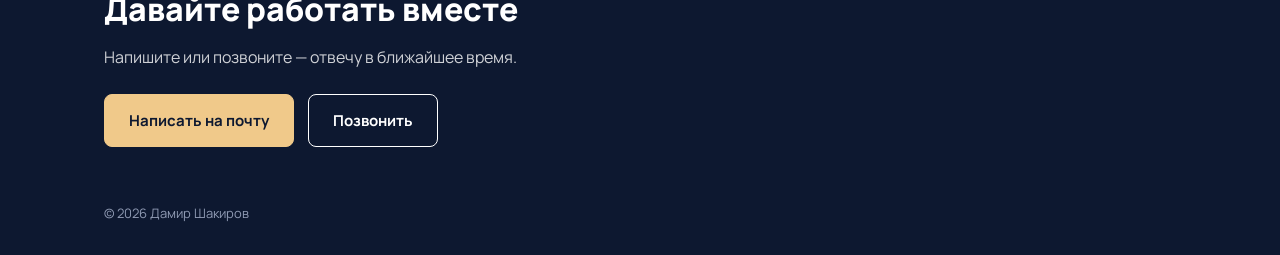
==== commit 83bcf2ec: "Update index.html" ====
--- a/index.html
+++ b/index.html
@@ -18,7 +18,7 @@
   <div class="wrap">
     <nav><b><a href="index.html">Дамир Шакиров</a></b><a href="index.html" aria-current="page">Главная</a><a href="fmcg.html">FMCG</a><a href="china.html">Китай</a><a href="ecommerce.html">E-Commerce</a><a href="hobbies.html">Увлечения</a><a href="index.html#contacts">Контакты</a><span class="city">Казань · готов к командировкам</span></nav>
     <div class="hero-body">
-      <p class="tag">Управление — Продажи — T-Commerce</p>
+      <p class="tag">Управление — Продажи — E-Commerce</p>
       <h1>Дамир Шакиров</h1>
       <p class="lead">Исполнительный директор / директор по развитию бизнеса / Руководитель E-commerce направления</p>
       <div class="stats">
